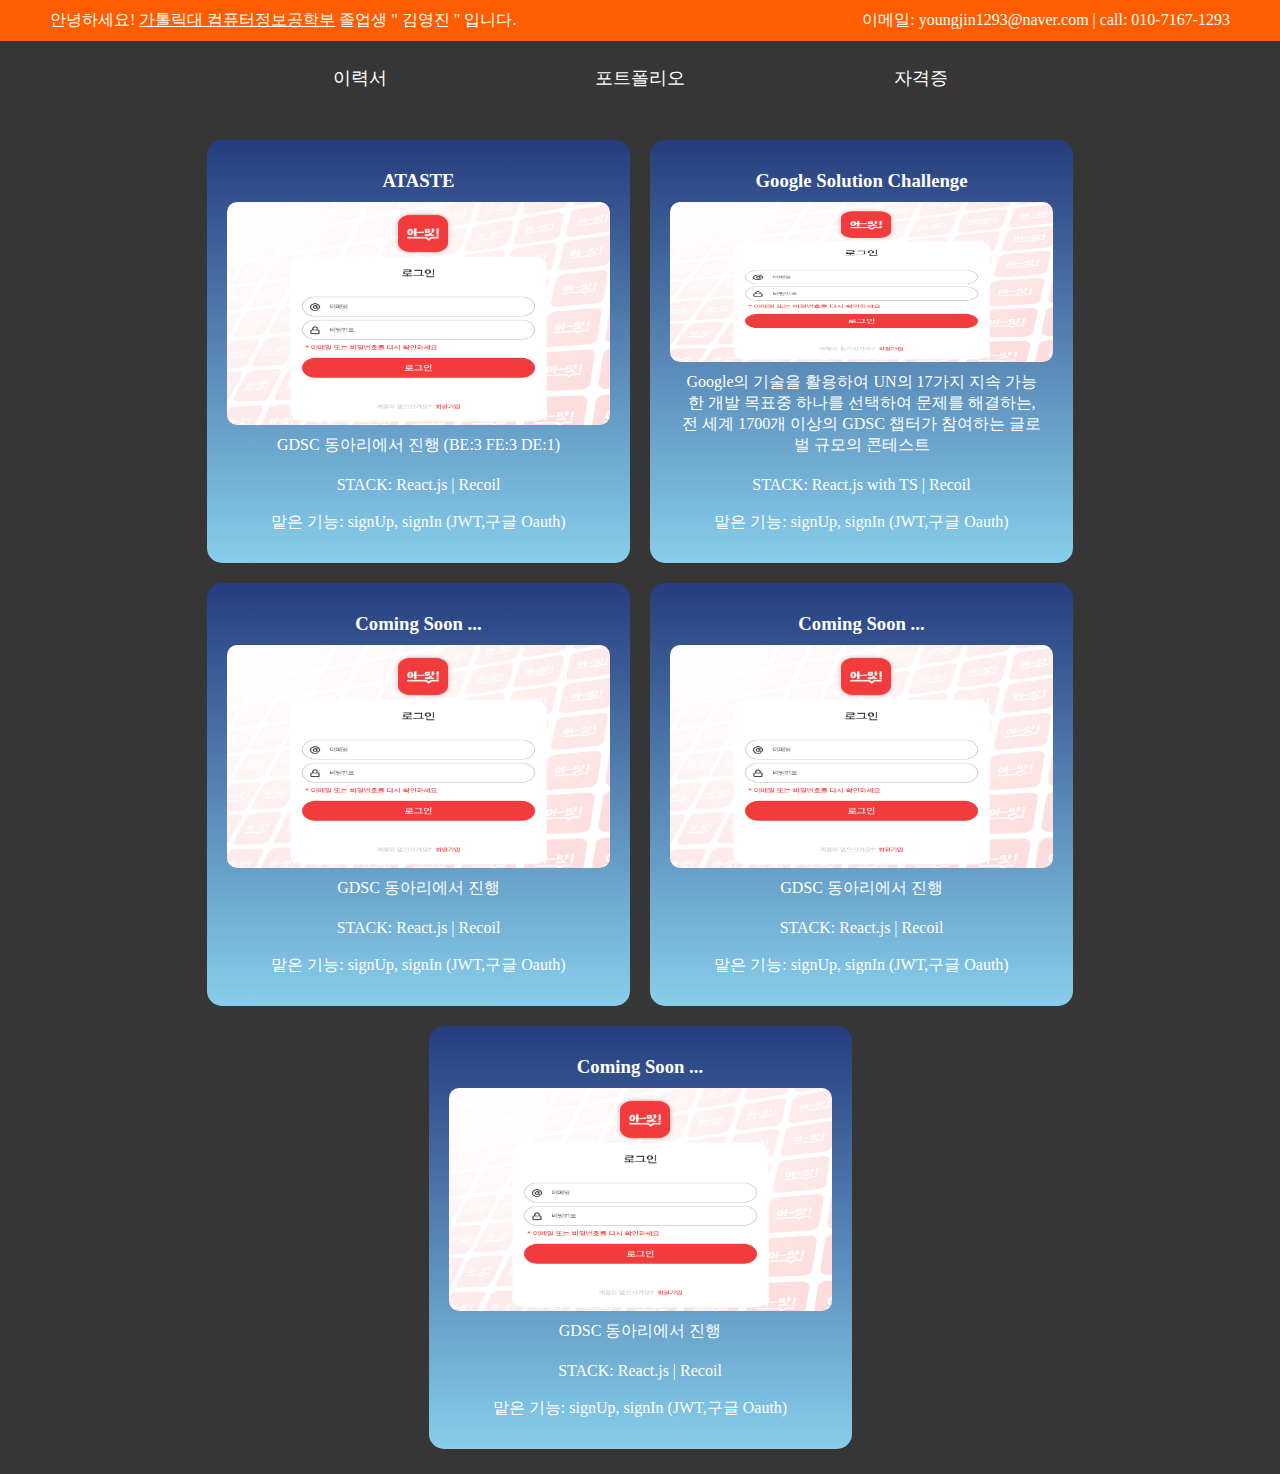
==== index.html @ 6d52917e "이력서 기초토대 만들기 완료" ====
<!DOCTYPE html>
<html lang="ko">
  <head>
    <meta charset="UTF-8" />
    <meta name="viewport" content="width=device-width, initial-scale=1.0" />
    <link rel="stylesheet" href="index.css" />
    <title>김영진 포트폴리오</title>
  </head>
  <body>
    <header>
      <div class="header-top">
        <div>안녕하세요!
          <a
            style="text-decoration: underline"
            href="https://csie.catholic.ac.kr/csie/index.html"
            target="_blank"
            ><span class="univname">가톨릭대 컴퓨터정보공학부</span></a
          >
          졸업생 " 김영진 " 입니다.</div>
          
          <div>이메일: youngjin1293@naver.com | call: <a href="tel:+821071671293">010-7167-1293</a></div>
        </div>
      </div>
      <div class="header-bottom">
        <nav>
          <ul class="nav-option">
            <li>
              <a target="_blank" href="resume.html"
                ><span class="resume">이력서</span></a
              >
            </li>
            <li>
              <a target="_blank" href="index.html"
                ><span class="popole">포트폴리오</span></a
              >
            </li>
            <li>
              <a target="_blank" href="certificate.html"
                ><span class="cert">자격증</span></a
              >
            </li>
          </ul>
        </nav>
      </div>
    </header>
    <div class="content">
      <div class="item">
        <a
          class="item-a"
          target="_blank"
          href="https://github.com/youngjin-korea/ATASTE"
        >
          <h3>ATASTE</h3>
          <div class="img-border">
            <img src="mangoplatelogin.png" width="100%" height="100%" alt="#" />
          </div>
          <p>GDSC 동아리에서 진행 (BE:3 FE:3 DE:1)</p>
          <p>
            STACK: React.js | Recoil <br /><br />
            맡은 기능: signUp, signIn (JWT,구글 Oauth)
          </p>
        </a>
      </div>

      <div class="item">
        <a
          class="item-a"
          target="_blank"
          href="https://github.com/youngjin-korea/ATASTE"
        >
          <h3>Google Solution Challenge</h3>
          <div class="img-border">
            <img src="mangoplatelogin.png" width="100%" height="100%" alt="#" />
          </div>
          <p>
            Google의 기술을 활용하여 UN의 17가지 지속 가능한 개발 목표중 하나를
            선택하여 문제를 해결하는, 전 세계 1700개 이상의 GDSC 챕터가 참여하는
            글로벌 규모의 콘테스트
          </p>
          <p>
            STACK: React.js with TS | Recoil <br /><br />
            맡은 기능: signUp, signIn (JWT,구글 Oauth)
          </p>
        </a>
      </div>
      <div class="item">
        <a
          class="item-a"
          target="_blank"
          href="https://github.com/youngjin-korea/ATASTE"
        >
          <h3>Coming Soon ...</h3>
          <div class="img-border">
            <img src="mangoplatelogin.png" width="100%" height="100%" alt="#" />
          </div>
          <p>GDSC 동아리에서 진행</p>
          <p>
            STACK: React.js | Recoil <br /><br />
            맡은 기능: signUp, signIn (JWT,구글 Oauth)
          </p>
        </a>
      </div>
      <div class="item">
        <a
          class="item-a"
          target="_blank"
          href="https://github.com/youngjin-korea/ATASTE"
        >
          <h3>Coming Soon ...</h3>
          <div class="img-border">
            <img src="mangoplatelogin.png" width="100%" height="100%" alt="#" />
          </div>
          <p>GDSC 동아리에서 진행</p>
          <p>
            STACK: React.js | Recoil <br /><br />
            맡은 기능: signUp, signIn (JWT,구글 Oauth)
          </p>
        </a>
      </div>
      <div class="item">
        <a
          class="item-a"
          target="_blank"
          href="https://github.com/youngjin-korea/ATASTE"
        >
          <h3>Coming Soon ...</h3>
          <div class="img-border">
            <img src="mangoplatelogin.png" width="100%" height="100%" alt="#" />
          </div>
          <p>GDSC 동아리에서 진행</p>
          <p>
            STACK: React.js | Recoil <br /><br />
            맡은 기능: signUp, signIn (JWT,구글 Oauth)
          </p>
        </a>
      </div>
    </div>
  </body>
</html>
---- index.css ----
body {
  margin: 0;
}
header {
  position: sticky;
  top: 0;
  z-index: 1;
}
a {
  text-decoration: none;
  color: #ffffff;
}
.univname:hover {
  color: #263d7f;
}
.header-top {
  padding: 10px 50px;
  background-color: #ff5d00;
  color: #ffffff;
  display: flex;
  justify-content: space-between;
}
.header-bottom {
  background-color: #363636;
  padding: 25px;
}
.nav-option {
  width: 50%;
  display: flex;
  justify-content: space-between;
  list-style: none;
  padding: 0 50px;
  margin: 0 auto;
  color: #ffffff;
  font-size: large;
}
.resume:hover {
  color: #ff5d00;
}
.popole:hover {
  color: #ff5d00;
}
.cert:hover {
  color: #ff5d00;
}
.test {
  height: 500px;
  background-color: red;
}
.content {
  background-color: #363636;
  padding: 15px;
  display: flex;
  justify-content: center;
  flex-wrap: wrap;
}
.item {
  width: 383px;
  height: 383px;
  margin: 10px;
  padding: 20px;
  background-color: #263d7f;
  text-align: center;
  border-radius: 15px;
  background-image: linear-gradient(#263d7f, skyblue);
}
.item:hover {
  opacity: 0.5;
}
.item-a {
  display: block;
  display: flex;
  flex-direction: column;
  justify-content: space-between;
  width: 100%;
  height: 100%;
}
h3 {
  margin: 10px;
}
.img-border {
  border-radius: 10px;
  overflow: hidden;
}
p {
  margin: 10px;
}
/* 자격증 페이지 */
.cer-main {
  height: 100vh;
  padding: 30px;
  background-image: linear-gradient(#263d7f, skyblue);
}
.cer-item {
  margin-bottom: 25px;
  padding: 20px;
  background-color: gray;
  border-radius: 10px;
  color: #ffffff;
}
.cer-item:hover {
  opacity: 0.85;
}
.cer-content {
  line-height: 1.5;
}
/* 이력서 페이지 */
.resume-main {
  padding: 20px;
  height: 100vh;
  background-image: linear-gradient(#263d7f, skyblue);
}
.resume-img {
  width: 300px;
  height: 300px;
  border-radius: 50%;
  background-image: url("김영진님12.jpg");
  background-repeat: no-repeat;
  background-position: center;
  background-size: cover;
}
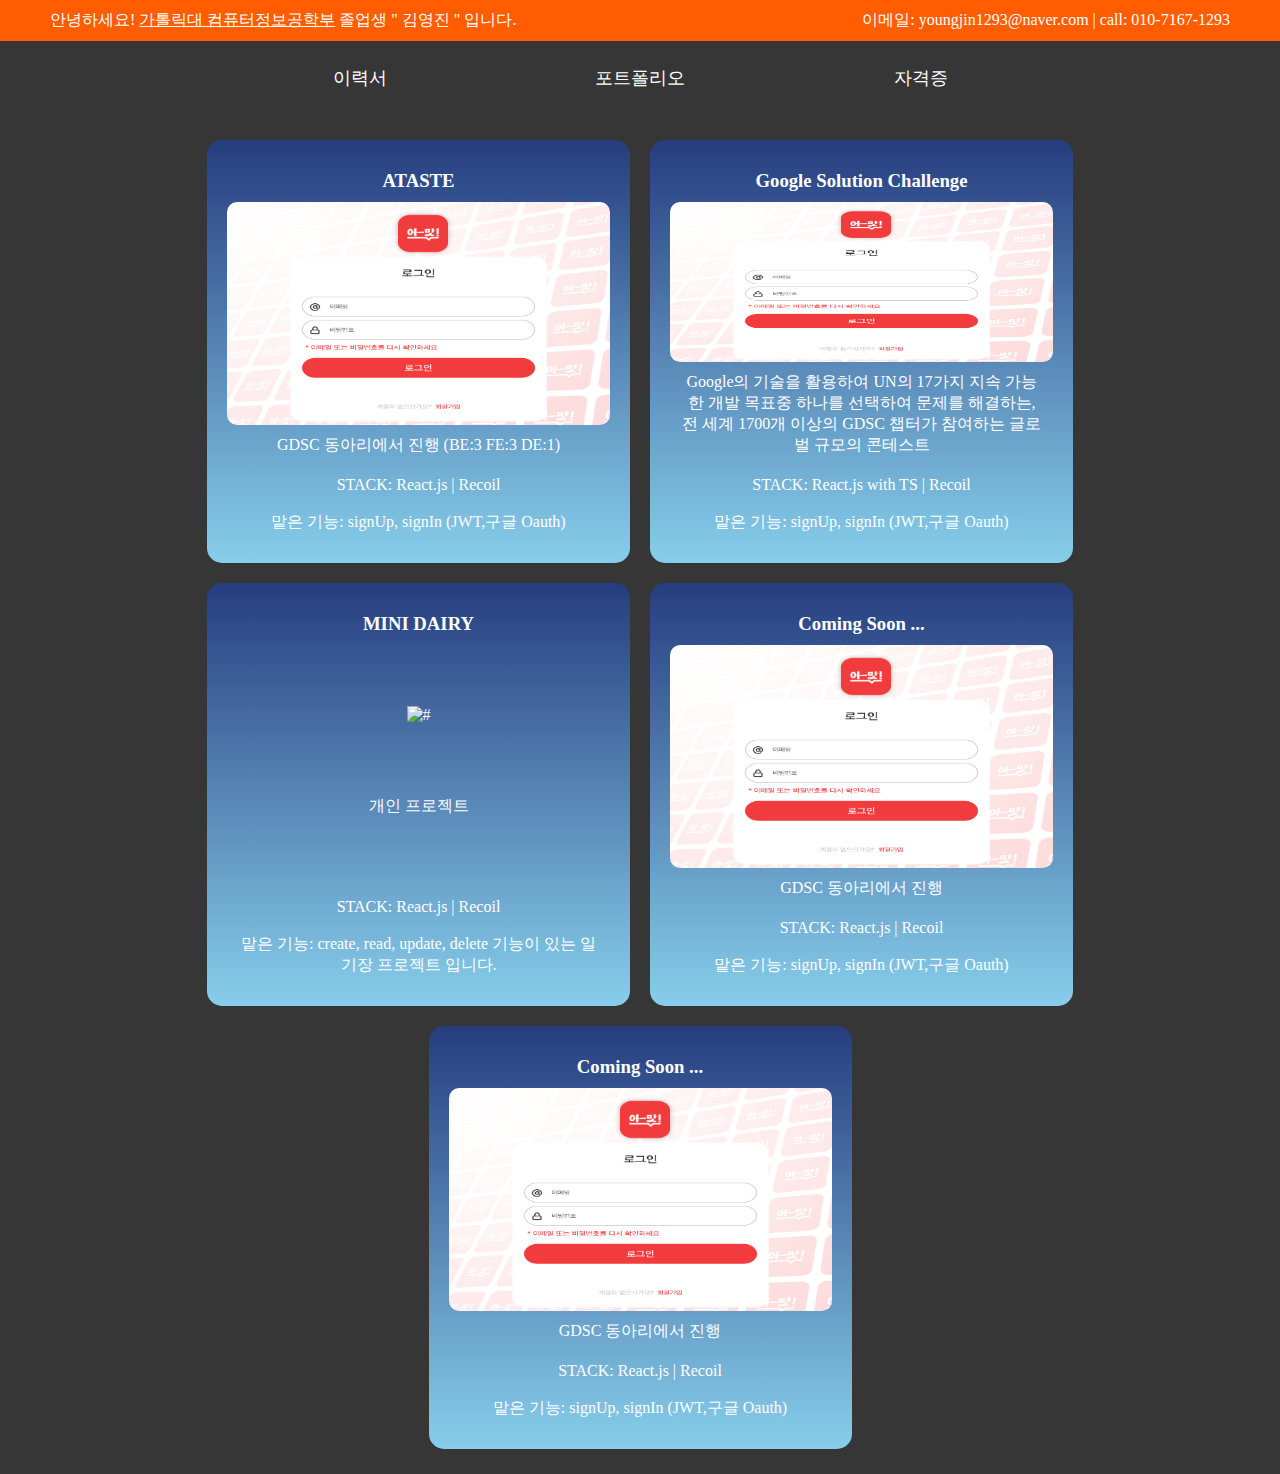
==== commit 3ddfb19c: "second project" ====
--- a/index.html
+++ b/index.html
@@ -87,16 +87,16 @@
         <a
           class="item-a"
           target="_blank"
-          href="https://github.com/youngjin-korea/ATASTE"
+          href="https://github.com/youngjin-korea/SpecialDiary"
         >
-          <h3>Coming Soon ...</h3>
+          <h3>MINI DAIRY</h3>
           <div class="img-border">
-            <img src="mangoplatelogin.png" width="100%" height="100%" alt="#" />
+            <img src="https://github.com/youngjin-korea/SpecialDiary/assets/101031079/c35abade-ade8-47ef-955f-a9aa2260e669" width="100%" height="100%" alt="#" />
           </div>
-          <p>GDSC 동아리에서 진행</p>
+          <p>개인 프로젝트</p>
           <p>
             STACK: React.js | Recoil <br /><br />
-            맡은 기능: signUp, signIn (JWT,구글 Oauth)
+            맡은 기능: create, read, update, delete 기능이 있는 일기장 프로젝트 입니다.
           </p>
         </a>
       </div>
